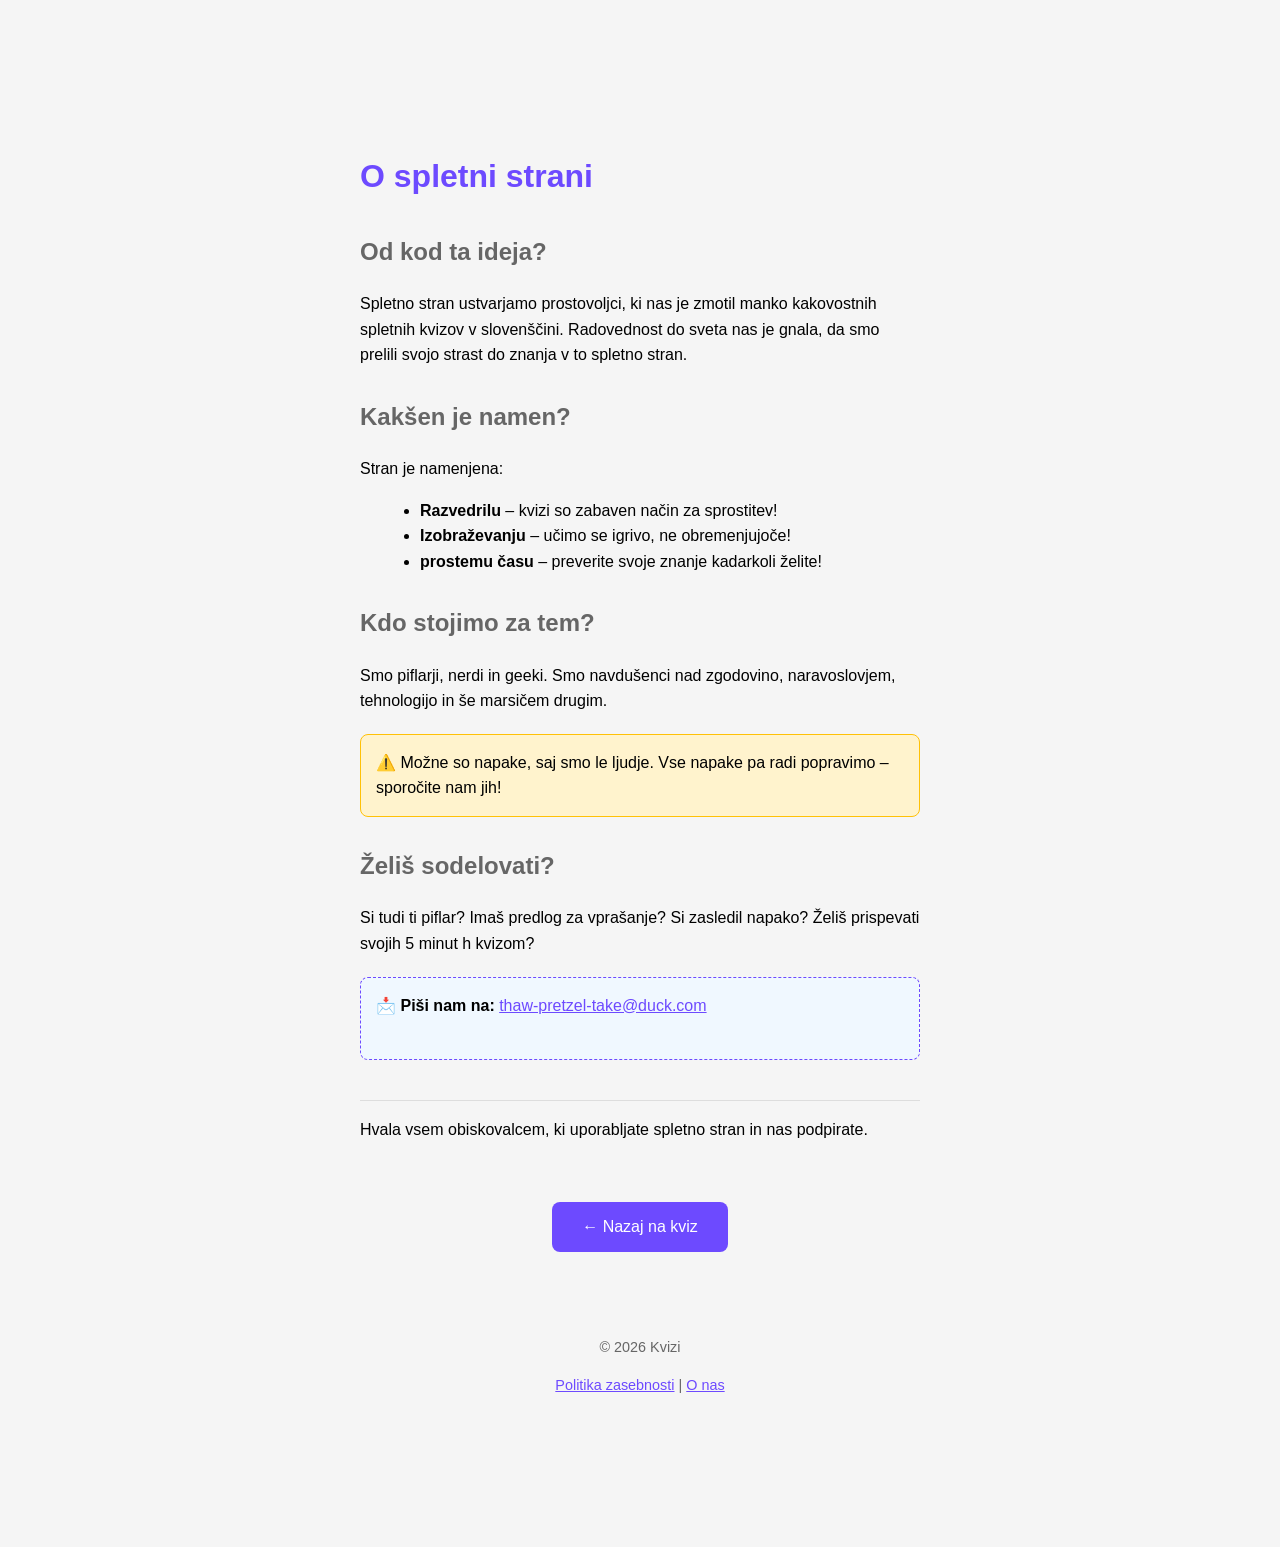
==== o-nas.html @ e2da80ea "Create 'O nas' page for website introduction This HTML file introduces the website, explaining its p" ====
<!DOCTYPE html>
<html lang="sl">
<head>
    <meta charset="UTF-8">
    <meta name="viewport" content="width=device-width, initial-scale=1.0">
    <title>O nas - Kvizi</title>
    <link rel="stylesheet" href="style.css">
    <style>
        .content-box { max-width:800px; margin:50px auto; padding:20px; line-height:1.6; }
        h1 { color:#6d4aff; }
        h2 { color:#666; margin-top:30px; }
        ul { list-style-type:disc; margin-left:20px; }
        .highlight { background:#fff3cd; padding:15px; border-radius:8px; margin:20px 0; border:1px solid #ffc107; }
        .contact { background:#f0f8ff; padding:15px; border-radius:8px; margin:20px 0; border:1px dashed #6d4aff; }
        a { color:#6d4aff; }
        .back-btn { display:inline-block; background:#6d4aff; color:white; text-decoration:none; padding:12px 30px; border-radius:8px; margin-top:30px; }
        footer { text-align:center; margin-top:50px; padding:20px; color:#666; font-size:0.9em; }
    </style>
</head>
<body>
    <div class="content-box">
        <h1>O spletni strani</h1>

        <h2>Od kod ta ideja?</h2>
        <p>Spletno stran ustvarjamo prostovoljci, ki nas je zmotil manko kakovostnih spletnih kvizov v slovenščini. Radovednost do sveta nas je gnala, da smo prelili svojo strast do znanja v to spletno stran.</p>

        <h2>Kakšen je namen?</h2>
        <p>Stran je namenjena:</p>
        <ul>
            <li><strong>Razvedrilu</strong> – kvizi so zabaven način za sprostitev!</li>
            <li><strong>Izobraževanju</strong> – učimo se igrivo, ne obremenjujoče!</li>
            <li><strong>prostemu času</strong> – preverite svoje znanje kadarkoli želite!</li>
        </ul>

        <h2>Kdo stojimo za tem?</h2>
        <p>Smo piflarji, nerdi in geeki. Smo navdušenci nad zgodovino, naravoslovjem, tehnologijo in še marsičem drugim.</p>

        <div class="highlight">
            ⚠️ Možne so napake, saj smo le ljudje. Vse napake pa radi popravimo – sporočite nam jih!
        </div>

        <h2>Želiš sodelovati?</h2>
        <p>Si tudi ti piflar? Imaš predlog za vprašanje? Si zasledil napako? Želiš prispevati svojih 5 minut h kvizom?</p>

        <div class="contact">
            📩 <strong>Piši nam na:</strong> <a href="mailto:thaw-pretzel-take@duck.com">thaw-pretzel-take@duck.com</a><br><br>
        </div>

        <hr style="margin-top:40px; border:none; border-top:1px solid #ddd;">

        <p>Hvala vsem obiskovalcem, ki uporabljate spletno stran in nas podpirate.</p>

        <div style="text-align:center; margin-top:30px;">
            <a href="index.html" class="back-btn">← Nazaj na kviz</a>
        </div>

        <footer>
            <p>&copy; 2026 Kvizi</p>
            <a href="politika-zasebnosti.html">Politika zasebnosti</a> | 
            <a href="o-nas.html">O nas</a>
        </footer>
    </div>
</body>
</html>
---- style.css ----
body {
  font-family: Arial, sans-serif;
  max-width: 600px;
  margin: 40px auto;
  padding: 20px;
  background: #f5f5f5;
}

button {
  background: #6d4aff;
  color: white;
  border: none;
  padding: 10px 20px;
  cursor: pointer;
  border-radius: 5px;
  margin: 5px 0;
}

button:hover {
  opacity: 0.9;
}

label {
  display: block;
  margin: 5px 0;
}
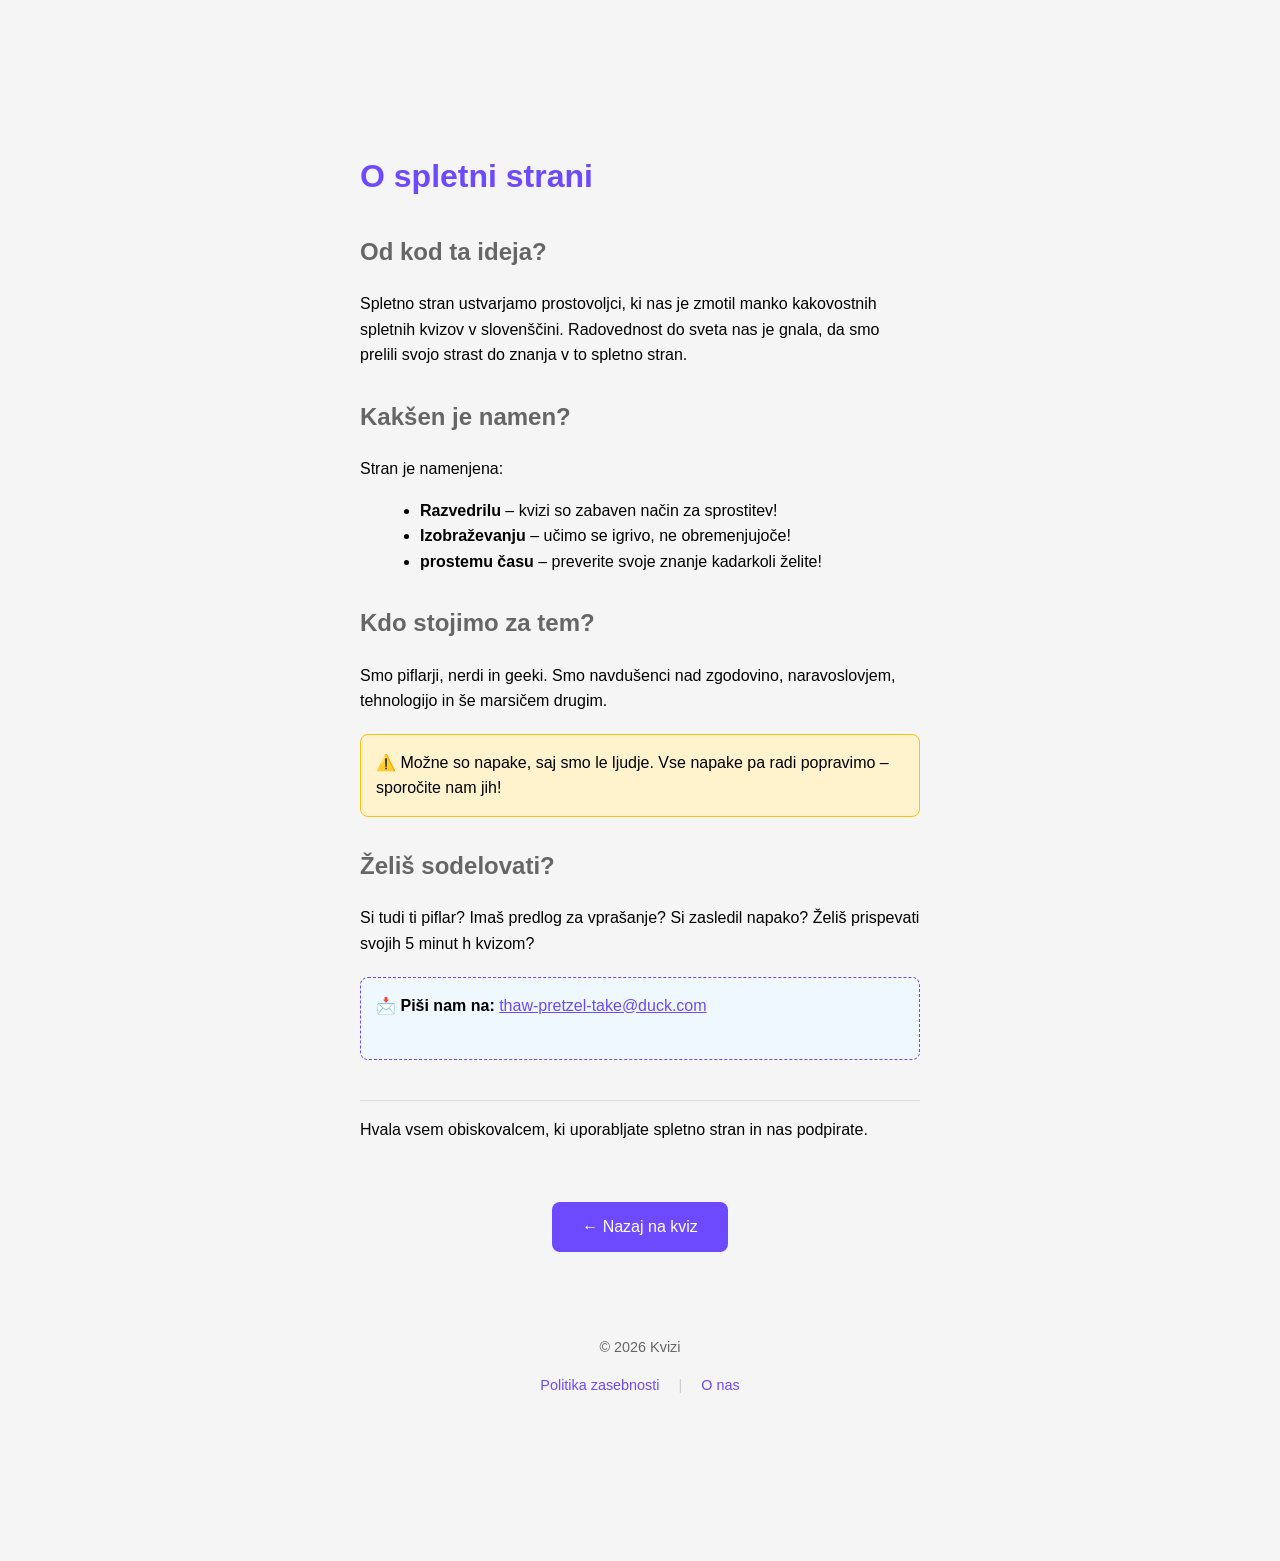
==== commit aefcb712: "Style update for footer in o-nas.html" ====
--- a/o-nas.html
+++ b/o-nas.html
@@ -54,10 +54,13 @@
             <a href="index.html" class="back-btn">← Nazaj na kviz</a>
         </div>
 
-        <footer>
-            <p>&copy; 2026 Kvizi</p>
-            <a href="politika-zasebnosti.html">Politika zasebnosti</a> | 
-            <a href="o-nas.html">O nas</a>
+        <footer style="text-align:center; margin-top:50px; padding:20px; color:#666; font-size:0.9em;">
+          <p>&copy; 2026 Kvizi</p>
+          <p>
+              <a href="politika-zasebnosti.html" style="color:#6d4aff; text-decoration:none;">Politika zasebnosti</a>
+              <span style="margin:0 15px; color:#ccc;">|</span>
+              <a href="o-nas.html" style="color:#6d4aff; text-decoration:none;">O nas</a>
+          </p>
         </footer>
     </div>
 </body>
